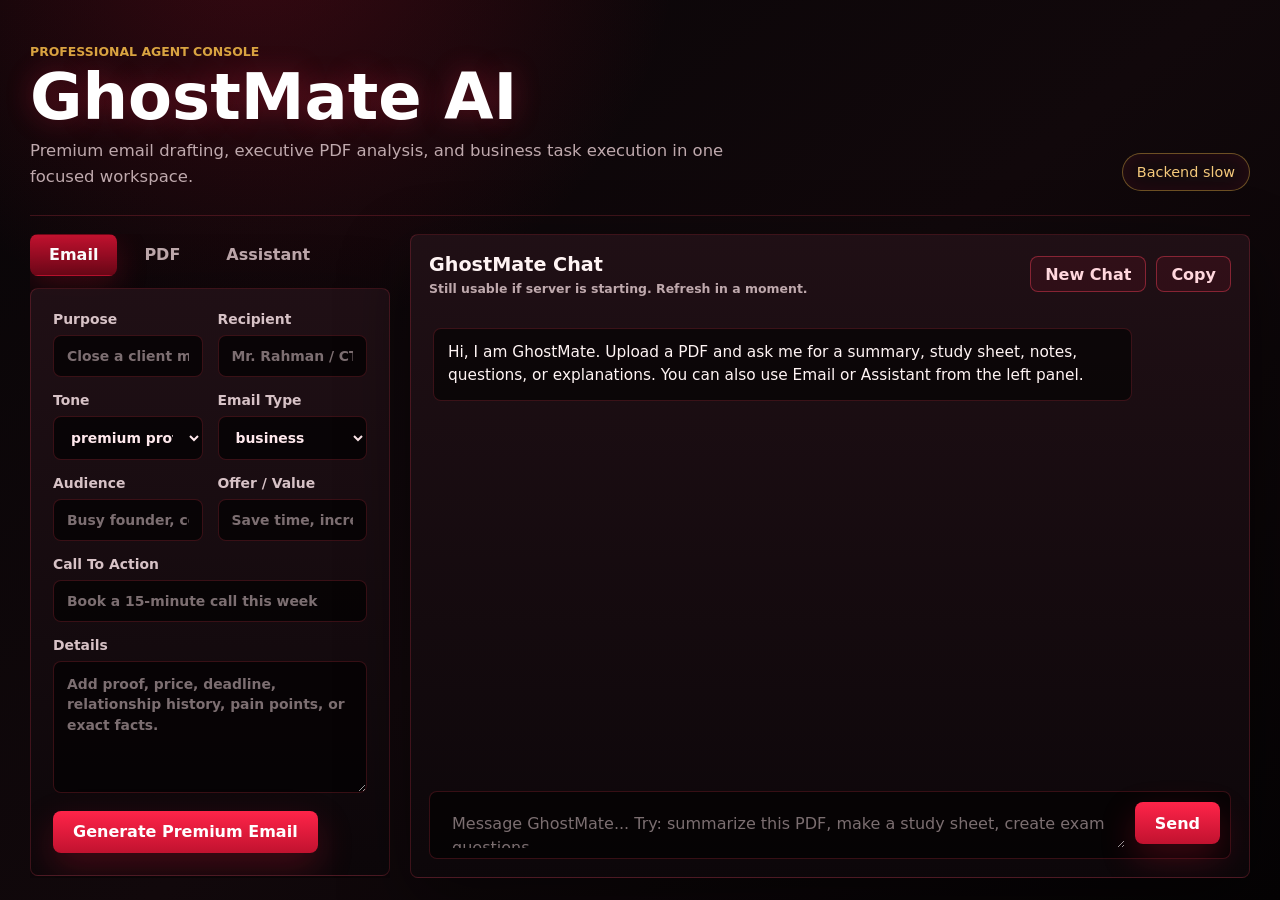
==== frontend/index.html @ e3d94f2c "Initial GhostMate AI project" ====
<!DOCTYPE html>
<html lang="en">
<head>
  <meta charset="UTF-8">
  <meta name="viewport" content="width=device-width, initial-scale=1.0">
  <title>GhostMate AI</title>
  <link rel="stylesheet" href="bootstrap.local.css?v=20260501-2">
  <link rel="stylesheet" href="style.css?v=20260501-2">
</head>
<body>
  <main class="app-shell">
    <section class="hero">
      <div>
        <p class="eyebrow">Professional agent console</p>
        <h1>GhostMate AI</h1>
        <p class="subtitle">Premium email drafting, executive PDF analysis, and business task execution in one focused workspace.</p>
      </div>
      <div class="status-pill" id="statusPill">Checking backend...</div>
    </section>

    <section class="workspace">
      <aside class="tool-sidebar">
        <nav class="tabs" aria-label="GhostMate tools">
          <button class="tab btn active" data-panel="emailPanel">Email</button>
          <button class="tab btn" data-panel="pdfPanel">PDF</button>
          <button class="tab btn" data-panel="assistantPanel">Assistant</button>
        </nav>

        <section class="panel active" id="emailPanel">
          <div class="form-grid">
          <label>
            Purpose
            <input id="emailPurpose" placeholder="Close a client meeting for the website redesign offer">
          </label>
          <label>
            Recipient
            <input id="emailRecipient" placeholder="Mr. Rahman / CTO at Apex">
          </label>
          <label>
            Tone
            <select id="emailTone">
              <option>premium professional</option>
              <option>confident sales</option>
              <option>executive formal</option>
              <option>warm relationship</option>
              <option>short and direct</option>
            </select>
          </label>
          <label>
            Email Type
            <select id="emailType">
              <option>business</option>
              <option>cold outreach</option>
              <option>sales follow-up</option>
              <option>proposal</option>
              <option>partnership</option>
              <option>client update</option>
            </select>
          </label>
          <label>
            Audience
            <input id="emailAudience" placeholder="Busy founder, corporate manager, local business owner">
          </label>
          <label>
            Offer / Value
            <input id="emailOffer" placeholder="Save time, increase leads, reduce manual work">
          </label>
          <label class="wide">
            Call To Action
            <input id="emailCta" placeholder="Book a 15-minute call this week">
          </label>
          <label class="wide">
            Details
            <textarea id="emailDetails" placeholder="Add proof, price, deadline, relationship history, pain points, or exact facts."></textarea>
          </label>
          </div>
          <button class="primary-action btn" id="generateEmail">Generate Premium Email</button>
        </section>

        <section class="panel" id="pdfPanel">
          <div class="form-grid">
          <label>
            Summary Mode
            <select id="pdfMode">
              <option>university study notes</option>
              <option>assignment helper</option>
              <option>exam preparation</option>
              <option>chapter by chapter notes</option>
              <option>simple explanation</option>
            </select>
          </label>
          <label>
            Target Length
            <select id="pdfLength">
              <option value="standard">1-2 page summary</option>
              <option value="short">short brief</option>
              <option value="deep">deep study notes</option>
              <option value="exam">exam guide</option>
            </select>
          </label>
          <label>
            Detail Level
            <select id="pdfDetail">
              <option>advanced</option>
              <option>balanced</option>
              <option>beginner friendly</option>
              <option>very detailed</option>
            </select>
          </label>
          <label>
            Focus
            <input id="pdfFocus" placeholder="Marketing exam, sociology assignment, key formulas, chapter 3-8">
          </label>
          </div>
          <label class="file-drop">
            <span>Upload PDF</span>
            <input id="pdfFile" type="file" accept="application/pdf">
          </label>
          <div class="action-row">
            <button class="primary-action btn" id="memorizePdf">Memorize PDF</button>
            <button class="ghost-action btn" id="summarizePdf">Full Study Summary</button>
          </div>
          <p class="memory-status" id="pdfMemoryStatus">No PDF memorized yet.</p>
          <div class="action-row">
            <button class="ghost-action btn quick-pdf" data-message="Summarize this PDF in clear human language for a university student.">Summary</button>
            <button class="ghost-action btn quick-pdf" data-message="Create a study sheet from this PDF as a markdown table with columns: Topic, Meaning, Important details, Page range, Why it matters.">Study Sheet</button>
            <button class="ghost-action btn quick-pdf" data-message="Create detailed university notes from this PDF.">Notes</button>
            <button class="ghost-action btn quick-pdf" data-message="Create exam questions with short answers from this PDF.">Questions</button>
            <button class="ghost-action btn quick-pdf" data-message="Explain the most important ideas in simple human language.">Explain</button>
          </div>
        </section>

        <section class="panel" id="assistantPanel">
          <label>
            Mode
            <select id="assistantMode">
              <option>business</option>
              <option>profit strategy</option>
              <option>client delivery</option>
              <option>marketing</option>
              <option>operations</option>
              <option>research</option>
            </select>
          </label>
          <label>
            Task
            <textarea id="assistantTask" placeholder="Build a profitable offer using GhostMate AI for small business email automation."></textarea>
          </label>
          <label>
            Context
            <textarea id="assistantContext" class="short-textarea" placeholder="Target customer, budget, skills, deadline, current assets, constraints, market details."></textarea>
          </label>
          <button class="primary-action btn" id="askAssistant">Run Agent</button>
        </section>
      </aside>

      <section class="output chat-surface">
        <div class="output-header">
          <div>
            <h2>GhostMate Chat</h2>
            <p class="model-badge" id="modelBadge">AI mode loading</p>
          </div>
          <div class="action-row">
            <button class="ghost-action btn" id="clearChat">New Chat</button>
            <button class="ghost-action btn" id="copyResult">Copy</button>
          </div>
        </div>
        <div id="resultOutput" class="result-output chat-thread">
          <div class="message assistant">Hi, I am GhostMate. Upload a PDF and ask me for a summary, study sheet, notes, questions, or explanations. You can also use Email or Assistant from the left panel.</div>
        </div>
        <div class="chat-composer">
          <textarea id="chatCommand" rows="1" placeholder="Message GhostMate... Try: summarize this PDF, make a study sheet, create exam questions"></textarea>
          <button class="primary-action btn" id="sendCommand">Send</button>
        </div>
      </section>
    </section>
  </main>

  <script src="script.js?v=20260501-2"></script>
</body>
</html>
---- frontend/style.css ----
:root {
  color-scheme: dark;
  --bg: #080507;
  --bg-2: #11080b;
  --panel: #160c10;
  --panel-2: #211016;
  --ink: #fff4f4;
  --muted: #bfa9ad;
  --line: rgba(255, 64, 92, 0.2);
  --line-strong: rgba(255, 64, 92, 0.42);
  --accent: #c1122f;
  --accent-strong: #ff2449;
  --accent-deep: #6f0718;
  --gold: #d9a441;
  --shadow: 0 24px 70px rgba(0, 0, 0, 0.45);
}

* {
  box-sizing: border-box;
}

body {
  margin: 0;
  height: 100vh;
  overflow: hidden;
  font-family: Inter, ui-sans-serif, system-ui, -apple-system, BlinkMacSystemFont, "Segoe UI", sans-serif;
  background:
    radial-gradient(circle at 20% -10%, rgba(193, 18, 47, 0.26), transparent 30%),
    linear-gradient(140deg, var(--bg), var(--bg-2) 52%, #050304);
  color: var(--ink);
}

.app-shell {
  width: min(1220px, calc(100% - 32px));
  margin: 0 auto;
  height: 100vh;
  padding: 22px 0;
  display: flex;
  flex-direction: column;
}

.hero {
  display: flex;
  align-items: end;
  justify-content: space-between;
  gap: 24px;
  padding: 22px 0 24px;
  border-bottom: 1px solid var(--line);
}

.eyebrow {
  margin: 0 0 8px;
  color: var(--gold);
  font-size: 0.78rem;
  font-weight: 800;
  letter-spacing: 0;
  text-transform: uppercase;
}

h1,
h2,
p {
  margin-top: 0;
}

h1 {
  margin-bottom: 10px;
  color: #fff;
  font-size: clamp(2.4rem, 5vw, 4.9rem);
  line-height: 0.95;
  text-shadow: 0 0 28px rgba(255, 36, 73, 0.3);
}

.subtitle {
  max-width: 720px;
  margin-bottom: 0;
  color: var(--muted);
  font-size: 1.03rem;
  line-height: 1.6;
}

.status-pill {
  flex: 0 0 auto;
  border: 1px solid var(--line-strong);
  border-radius: 999px;
  padding: 10px 14px;
  background: rgba(22, 12, 16, 0.86);
  color: var(--muted);
  font-size: 0.9rem;
  box-shadow: inset 0 0 20px rgba(193, 18, 47, 0.12);
}

.status-pill.ok {
  color: #ffd7dd;
  border-color: rgba(255, 36, 73, 0.55);
}

.status-pill.warn {
  color: #f5c97b;
  border-color: rgba(217, 164, 65, 0.45);
}

.workspace {
  display: grid;
  grid-template-columns: 360px minmax(0, 1fr);
  gap: 20px;
  min-height: 0;
  flex: 1;
  padding-top: 18px;
}

.tool-sidebar {
  min-height: 0;
  display: flex;
  flex-direction: column;
  gap: 12px;
  overflow: hidden;
}

.tabs {
  display: flex;
  gap: 8px;
}

.tab,
.primary-action,
.ghost-action {
  min-height: 42px;
  border: 0;
  border-radius: 8px;
  font: inherit;
  font-weight: 800;
  cursor: pointer;
}

.tab {
  padding: 0 18px;
  border: 1px solid transparent;
  background: transparent;
  color: var(--muted);
}

.tab:hover {
  border-color: var(--line);
  color: #fff;
}

.tab.active {
  background: linear-gradient(180deg, var(--accent), var(--accent-deep));
  color: #fff;
  box-shadow: 0 10px 30px rgba(193, 18, 47, 0.28);
}

.panel,
.output {
  display: none;
  min-height: 0;
  padding: 22px;
  border: 1px solid var(--line);
  border-radius: 8px;
  background: linear-gradient(180deg, rgba(33, 16, 22, 0.96), rgba(13, 7, 10, 0.96));
  box-shadow: var(--shadow);
}

.panel.active {
  display: flex;
  flex-direction: column;
  gap: 18px;
  overflow: auto;
}

.output {
  display: flex;
  flex-direction: column;
  gap: 14px;
  padding: 18px;
  overflow: hidden;
}

.form-grid {
  display: grid;
  grid-template-columns: 1fr 1fr;
  gap: 15px;
}

.wide {
  grid-column: 1 / -1;
}

label {
  display: flex;
  flex-direction: column;
  gap: 8px;
  color: #d7c2c6;
  font-size: 0.87rem;
  font-weight: 800;
}

input,
select,
textarea {
  width: 100%;
  border: 1px solid var(--line);
  border-radius: 8px;
  padding: 12px 13px;
  background: rgba(5, 3, 4, 0.82);
  color: var(--ink);
  font: inherit;
}

select {
  color: #ffe8ec;
}

textarea {
  min-height: 132px;
  resize: vertical;
  line-height: 1.5;
}

.short-textarea {
  min-height: 110px;
}

input::placeholder,
textarea::placeholder {
  color: rgba(215, 194, 198, 0.56);
}

input:focus,
select:focus,
textarea:focus {
  outline: 2px solid rgba(255, 36, 73, 0.26);
  border-color: var(--accent-strong);
}

.file-drop {
  min-height: 180px;
  align-items: center;
  justify-content: center;
  border: 1px dashed var(--line-strong);
  border-radius: 8px;
  background: rgba(5, 3, 4, 0.58);
  color: #ffd7dd;
  text-align: center;
}

.file-drop span {
  color: var(--gold);
  font-size: 1rem;
}

.file-drop input {
  max-width: 340px;
  border: 0;
  background: transparent;
}

.primary-action {
  align-self: flex-start;
  padding: 0 20px;
  background: linear-gradient(180deg, var(--accent-strong), var(--accent));
  color: #fff;
  box-shadow: 0 14px 34px rgba(193, 18, 47, 0.3);
}

.primary-action:hover {
  background: linear-gradient(180deg, #ff4b68, var(--accent));
}

.action-row {
  display: flex;
  flex-wrap: wrap;
  gap: 10px;
  align-items: center;
}

.memory-status {
  margin: -4px 0 0;
  color: var(--gold);
  font-size: 0.88rem;
  font-weight: 800;
  line-height: 1.5;
}

.primary-action:disabled,
.ghost-action:disabled {
  cursor: wait;
  opacity: 0.65;
}

.output-header {
  display: flex;
  align-items: center;
  justify-content: space-between;
  gap: 16px;
  margin-bottom: 14px;
}

.output-header h2 {
  margin: 0;
  font-size: 1.2rem;
}

.model-badge {
  margin: 5px 0 0;
  color: var(--muted);
  font-size: 0.78rem;
  font-weight: 800;
}

.ghost-action {
  min-height: 36px;
  padding: 0 14px;
  border: 1px solid var(--line-strong);
  background: rgba(255, 36, 73, 0.08);
  color: #ffd7dd;
}

.ghost-action:hover {
  background: rgba(255, 36, 73, 0.18);
}

.result-output {
  flex: 1;
  min-height: 0;
  margin: 0;
  overflow: auto;
  color: #fff4f4;
  font: 0.96rem/1.62 "Cascadia Code", Consolas, monospace;
  padding: 4px 4px 8px;
}

.chat-thread {
  display: flex;
  flex-direction: column;
  gap: 12px;
  font-family: Inter, ui-sans-serif, system-ui, -apple-system, BlinkMacSystemFont, "Segoe UI", sans-serif;
  white-space: normal;
}

.message {
  max-width: min(780px, 88%);
  border: 1px solid var(--line);
  border-radius: 8px;
  padding: 12px 14px;
  white-space: pre-wrap;
  line-height: 1.55;
}

.message.user {
  align-self: flex-end;
  background: linear-gradient(180deg, rgba(255, 36, 73, 0.22), rgba(111, 7, 24, 0.36));
  border-color: var(--line-strong);
  color: #fff;
}

.message.assistant {
  align-self: flex-start;
  background: rgba(5, 3, 4, 0.68);
  color: #fff4f4;
}

.chat-composer {
  display: grid;
  grid-template-columns: minmax(0, 1fr) auto;
  gap: 10px;
  align-items: end;
  border: 1px solid var(--line);
  border-radius: 8px;
  background: rgba(5, 3, 4, 0.86);
  padding: 10px;
}

.chat-composer textarea {
  min-height: 46px;
  max-height: 130px;
  resize: vertical;
  border: 0;
  background: transparent;
  padding: 10px 12px;
}

.chat-composer textarea:focus {
  outline: 0;
}

.message.system {
  align-self: center;
  max-width: 100%;
  background: rgba(217, 164, 65, 0.08);
  color: var(--gold);
  font-size: 0.9rem;
}

@media (max-width: 900px) {
  body {
    overflow: auto;
    height: auto;
  }

  .app-shell {
    height: auto;
  }

  .hero,
  .workspace,
  .form-grid {
    grid-template-columns: 1fr;
  }

  .hero {
    align-items: start;
    flex-direction: column;
  }

  .panel,
  .output {
    min-height: 520px;
  }

  .tabs {
    overflow-x: auto;
  }
}
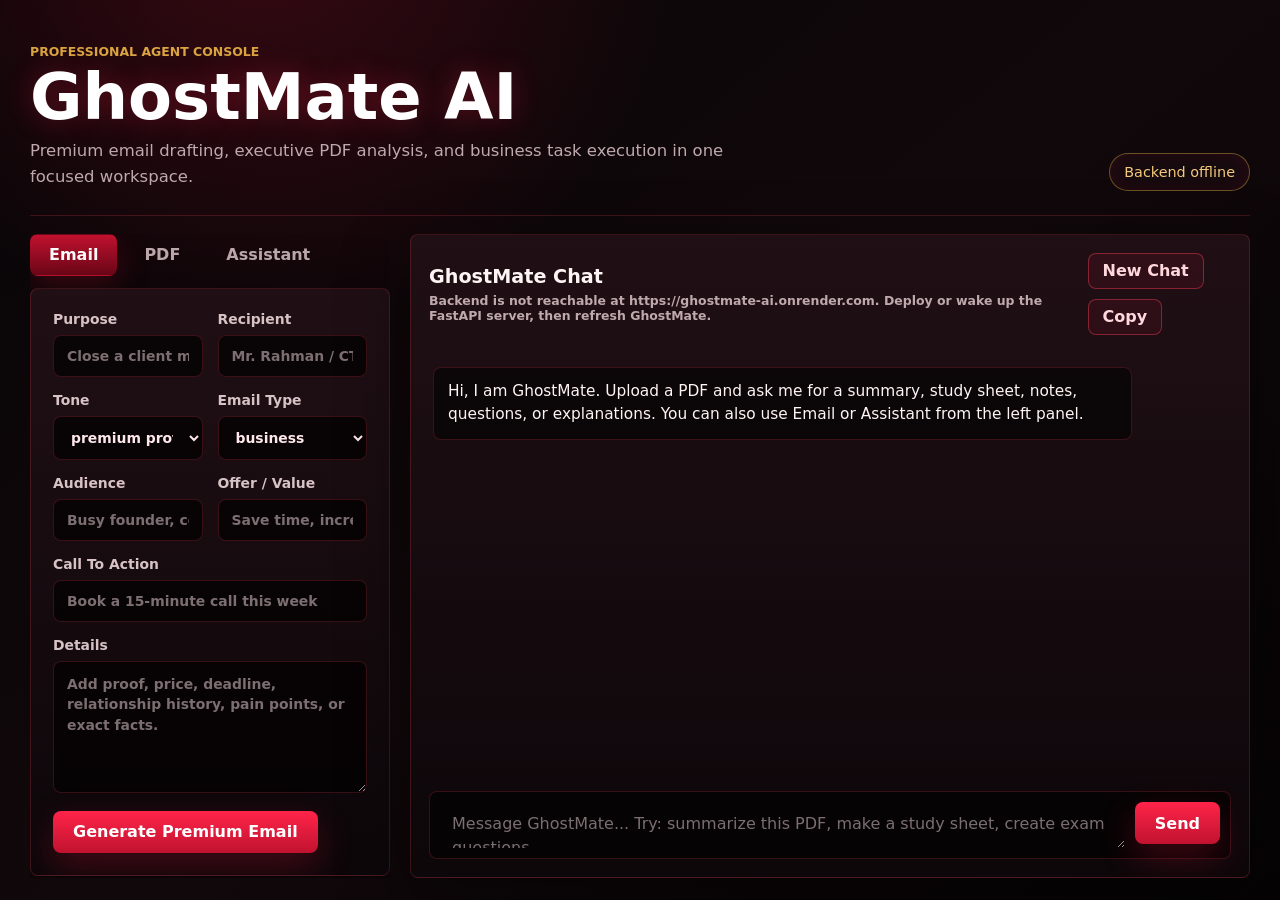
==== commit 96940c13: "Improve frontend backend connection handling" ====
--- a/frontend/index.html
+++ b/frontend/index.html
@@ -4,8 +4,8 @@
   <meta charset="UTF-8">
   <meta name="viewport" content="width=device-width, initial-scale=1.0">
   <title>GhostMate AI</title>
-  <link rel="stylesheet" href="bootstrap.local.css?v=20260501-2">
-  <link rel="stylesheet" href="style.css?v=20260501-2">
+  <link rel="stylesheet" href="bootstrap.local.css?v=20260501-3">
+  <link rel="stylesheet" href="style.css?v=20260501-3">
 </head>
 <body>
   <main class="app-shell">
@@ -176,6 +176,7 @@
     </section>
   </main>
 
-  <script src="script.js?v=20260501-2"></script>
+  <script src="config.js?v=20260501-3"></script>
+  <script src="script.js?v=20260501-3"></script>
 </body>
 </html>
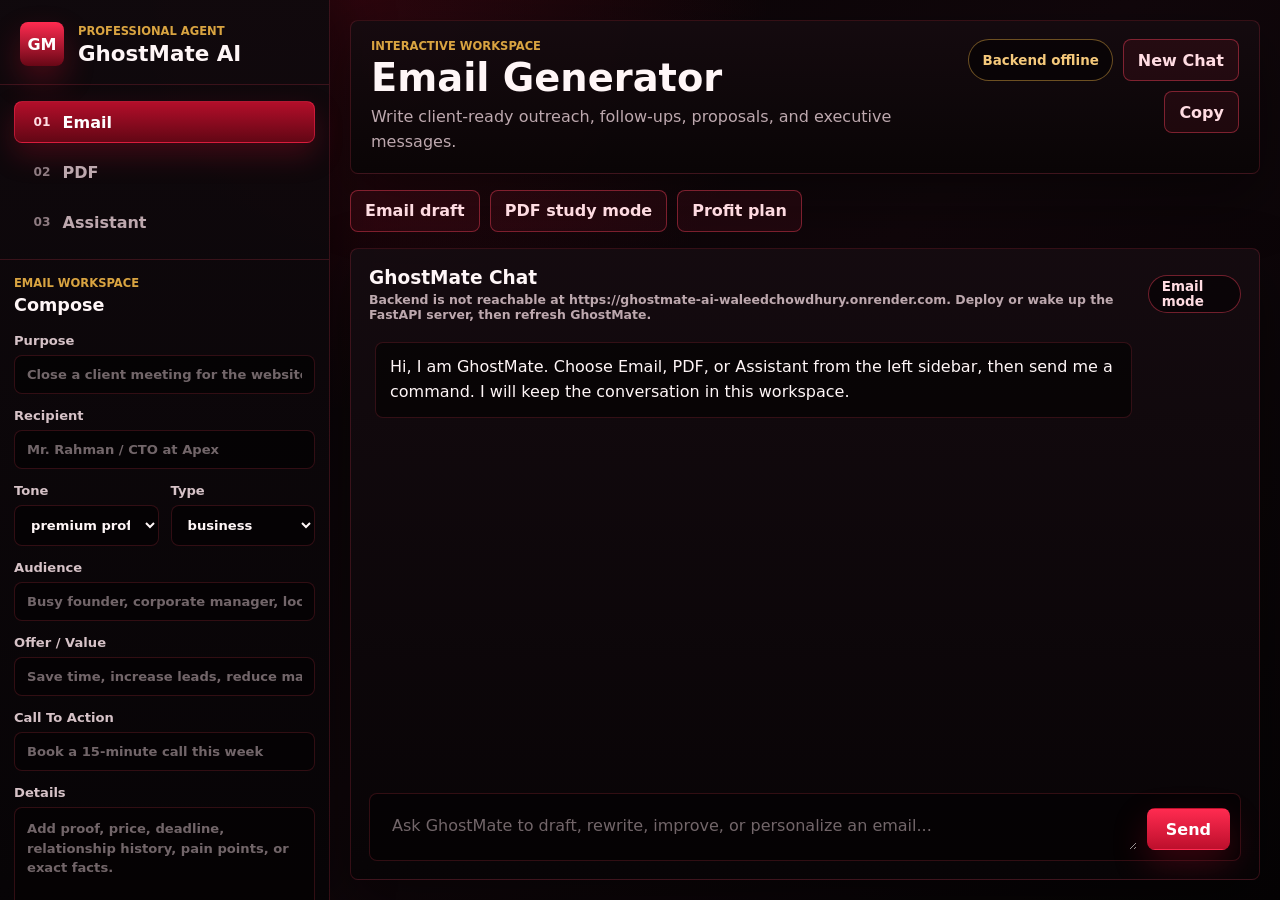
==== commit 7fba462b: "Upgrade professional agent UI" ====
--- a/frontend/index.html
+++ b/frontend/index.html
@@ -4,84 +4,99 @@
   <meta charset="UTF-8">
   <meta name="viewport" content="width=device-width, initial-scale=1.0">
   <title>GhostMate AI</title>
-  <link rel="stylesheet" href="bootstrap.local.css?v=20260501-3">
-  <link rel="stylesheet" href="style.css?v=20260501-3">
+  <link rel="stylesheet" href="bootstrap.local.css?v=20260501-4">
+  <link rel="stylesheet" href="style.css?v=20260501-4">
 </head>
 <body>
-  <main class="app-shell">
-    <section class="hero">
-      <div>
-        <p class="eyebrow">Professional agent console</p>
-        <h1>GhostMate AI</h1>
-        <p class="subtitle">Premium email drafting, executive PDF analysis, and business task execution in one focused workspace.</p>
+  <div class="app-wrapper d-flex">
+    <aside class="app-sidebar" aria-label="GhostMate tools">
+      <div class="brand-lockup">
+        <div class="brand-mark">GM</div>
+        <div>
+          <p class="eyebrow">Professional agent</p>
+          <h1>GhostMate AI</h1>
+        </div>
       </div>
-      <div class="status-pill" id="statusPill">Checking backend...</div>
-    </section>
-
-    <section class="workspace">
-      <aside class="tool-sidebar">
-        <nav class="tabs" aria-label="GhostMate tools">
-          <button class="tab btn active" data-panel="emailPanel">Email</button>
-          <button class="tab btn" data-panel="pdfPanel">PDF</button>
-          <button class="tab btn" data-panel="assistantPanel">Assistant</button>
-        </nav>
-
-        <section class="panel active" id="emailPanel">
+
+      <nav class="tool-nav" aria-label="Choose a GhostMate function">
+        <button class="tab btn active" data-panel="emailPanel" data-title="Email Generator" data-subtitle="Write client-ready outreach, follow-ups, proposals, and executive messages.">
+          <span class="tool-kicker">01</span>
+          <span>Email</span>
+        </button>
+        <button class="tab btn" data-panel="pdfPanel" data-title="PDF Analysis" data-subtitle="Memorize PDFs, summarize long notes, and create study outputs interactively.">
+          <span class="tool-kicker">02</span>
+          <span>PDF</span>
+        </button>
+        <button class="tab btn" data-panel="assistantPanel" data-title="Task Assistant" data-subtitle="Plan business moves, reason through tasks, and create structured execution plans.">
+          <span class="tool-kicker">03</span>
+          <span>Assistant</span>
+        </button>
+      </nav>
+
+      <div class="sidebar-scroll">
+        <section class="panel active" id="emailPanel" aria-label="Email generator settings">
+          <div class="panel-heading">
+            <p class="section-label">Email workspace</p>
+            <h2>Compose</h2>
+          </div>
+          <label>
+            Purpose
+            <input id="emailPurpose" class="form-control" placeholder="Close a client meeting for the website redesign offer">
+          </label>
+          <label>
+            Recipient
+            <input id="emailRecipient" class="form-control" placeholder="Mr. Rahman / CTO at Apex">
+          </label>
           <div class="form-grid">
-          <label>
-            Purpose
-            <input id="emailPurpose" placeholder="Close a client meeting for the website redesign offer">
-          </label>
-          <label>
-            Recipient
-            <input id="emailRecipient" placeholder="Mr. Rahman / CTO at Apex">
-          </label>
-          <label>
-            Tone
-            <select id="emailTone">
-              <option>premium professional</option>
-              <option>confident sales</option>
-              <option>executive formal</option>
-              <option>warm relationship</option>
-              <option>short and direct</option>
-            </select>
-          </label>
-          <label>
-            Email Type
-            <select id="emailType">
-              <option>business</option>
-              <option>cold outreach</option>
-              <option>sales follow-up</option>
-              <option>proposal</option>
-              <option>partnership</option>
-              <option>client update</option>
-            </select>
-          </label>
+            <label>
+              Tone
+              <select id="emailTone" class="form-select">
+                <option>premium professional</option>
+                <option>confident sales</option>
+                <option>executive formal</option>
+                <option>warm relationship</option>
+                <option>short and direct</option>
+              </select>
+            </label>
+            <label>
+              Type
+              <select id="emailType" class="form-select">
+                <option>business</option>
+                <option>cold outreach</option>
+                <option>sales follow-up</option>
+                <option>proposal</option>
+                <option>partnership</option>
+                <option>client update</option>
+              </select>
+            </label>
+          </div>
           <label>
             Audience
-            <input id="emailAudience" placeholder="Busy founder, corporate manager, local business owner">
+            <input id="emailAudience" class="form-control" placeholder="Busy founder, corporate manager, local business owner">
           </label>
           <label>
             Offer / Value
-            <input id="emailOffer" placeholder="Save time, increase leads, reduce manual work">
-          </label>
-          <label class="wide">
+            <input id="emailOffer" class="form-control" placeholder="Save time, increase leads, reduce manual work">
+          </label>
+          <label>
             Call To Action
-            <input id="emailCta" placeholder="Book a 15-minute call this week">
-          </label>
-          <label class="wide">
+            <input id="emailCta" class="form-control" placeholder="Book a 15-minute call this week">
+          </label>
+          <label>
             Details
-            <textarea id="emailDetails" placeholder="Add proof, price, deadline, relationship history, pain points, or exact facts."></textarea>
-          </label>
-          </div>
-          <button class="primary-action btn" id="generateEmail">Generate Premium Email</button>
+            <textarea id="emailDetails" class="form-control" placeholder="Add proof, price, deadline, relationship history, pain points, or exact facts."></textarea>
+          </label>
+          <button class="primary-action btn w-100" id="generateEmail">Generate Premium Email</button>
         </section>
 
-        <section class="panel" id="pdfPanel">
-          <div class="form-grid">
+        <section class="panel" id="pdfPanel" aria-label="PDF analysis settings">
+          <div class="panel-heading">
+            <p class="section-label">Document workspace</p>
+            <h2>Analyze PDF</h2>
+          </div>
           <label>
             Summary Mode
-            <select id="pdfMode">
+            <select id="pdfMode" class="form-select">
               <option>university study notes</option>
               <option>assignment helper</option>
               <option>exam preparation</option>
@@ -89,51 +104,55 @@
               <option>simple explanation</option>
             </select>
           </label>
-          <label>
-            Target Length
-            <select id="pdfLength">
-              <option value="standard">1-2 page summary</option>
-              <option value="short">short brief</option>
-              <option value="deep">deep study notes</option>
-              <option value="exam">exam guide</option>
-            </select>
-          </label>
-          <label>
-            Detail Level
-            <select id="pdfDetail">
-              <option>advanced</option>
-              <option>balanced</option>
-              <option>beginner friendly</option>
-              <option>very detailed</option>
-            </select>
-          </label>
+          <div class="form-grid">
+            <label>
+              Target Length
+              <select id="pdfLength" class="form-select">
+                <option value="standard">1-2 page summary</option>
+                <option value="short">short brief</option>
+                <option value="deep">deep study notes</option>
+                <option value="exam">exam guide</option>
+              </select>
+            </label>
+            <label>
+              Detail Level
+              <select id="pdfDetail" class="form-select">
+                <option>advanced</option>
+                <option>balanced</option>
+                <option>beginner friendly</option>
+                <option>very detailed</option>
+              </select>
+            </label>
+          </div>
           <label>
             Focus
-            <input id="pdfFocus" placeholder="Marketing exam, sociology assignment, key formulas, chapter 3-8">
-          </label>
-          </div>
+            <input id="pdfFocus" class="form-control" placeholder="Marketing exam, sociology assignment, chapter 3-8">
+          </label>
           <label class="file-drop">
             <span>Upload PDF</span>
             <input id="pdfFile" type="file" accept="application/pdf">
           </label>
-          <div class="action-row">
-            <button class="primary-action btn" id="memorizePdf">Memorize PDF</button>
-            <button class="ghost-action btn" id="summarizePdf">Full Study Summary</button>
-          </div>
           <p class="memory-status" id="pdfMemoryStatus">No PDF memorized yet.</p>
-          <div class="action-row">
+          <div class="action-stack">
+            <button class="primary-action btn w-100" id="memorizePdf">Memorize PDF</button>
+            <button class="ghost-action btn w-100" id="summarizePdf">Full Study Summary</button>
+          </div>
+          <div class="mini-tools">
             <button class="ghost-action btn quick-pdf" data-message="Summarize this PDF in clear human language for a university student.">Summary</button>
             <button class="ghost-action btn quick-pdf" data-message="Create a study sheet from this PDF as a markdown table with columns: Topic, Meaning, Important details, Page range, Why it matters.">Study Sheet</button>
             <button class="ghost-action btn quick-pdf" data-message="Create detailed university notes from this PDF.">Notes</button>
             <button class="ghost-action btn quick-pdf" data-message="Create exam questions with short answers from this PDF.">Questions</button>
-            <button class="ghost-action btn quick-pdf" data-message="Explain the most important ideas in simple human language.">Explain</button>
           </div>
         </section>
 
-        <section class="panel" id="assistantPanel">
+        <section class="panel" id="assistantPanel" aria-label="Assistant settings">
+          <div class="panel-heading">
+            <p class="section-label">General workspace</p>
+            <h2>Run Agent</h2>
+          </div>
           <label>
             Mode
-            <select id="assistantMode">
+            <select id="assistantMode" class="form-select">
               <option>business</option>
               <option>profit strategy</option>
               <option>client delivery</option>
@@ -144,39 +163,57 @@
           </label>
           <label>
             Task
-            <textarea id="assistantTask" placeholder="Build a profitable offer using GhostMate AI for small business email automation."></textarea>
+            <textarea id="assistantTask" class="form-control" placeholder="Build a profitable offer using GhostMate AI for small business email automation."></textarea>
           </label>
           <label>
             Context
-            <textarea id="assistantContext" class="short-textarea" placeholder="Target customer, budget, skills, deadline, current assets, constraints, market details."></textarea>
-          </label>
-          <button class="primary-action btn" id="askAssistant">Run Agent</button>
+            <textarea id="assistantContext" class="form-control short-textarea" placeholder="Target customer, budget, skills, deadline, current assets, constraints, market details."></textarea>
+          </label>
+          <button class="primary-action btn w-100" id="askAssistant">Run Agent</button>
         </section>
-      </aside>
-
-      <section class="output chat-surface">
+      </div>
+    </aside>
+
+    <main class="main-area">
+      <header class="topbar">
+        <div>
+          <p class="eyebrow">Interactive workspace</p>
+          <h2 id="toolTitle">Email Generator</h2>
+          <p id="toolSubtitle">Write client-ready outreach, follow-ups, proposals, and executive messages.</p>
+        </div>
+        <div class="topbar-actions">
+          <span class="status-pill" id="statusPill">Checking backend...</span>
+          <button class="ghost-action btn" id="clearChat">New Chat</button>
+          <button class="ghost-action btn" id="copyResult">Copy</button>
+        </div>
+      </header>
+
+      <section class="quick-command-row" aria-label="Quick commands">
+        <button class="command-chip btn" data-panel="emailPanel" data-message="Write a persuasive follow-up email for a potential client.">Email draft</button>
+        <button class="command-chip btn" data-panel="pdfPanel" data-message="Summarize this PDF and create exam questions.">PDF study mode</button>
+        <button class="command-chip btn" data-panel="assistantPanel" data-message="Create a step-by-step plan to turn this AI agent into a paid service.">Profit plan</button>
+      </section>
+
+      <section class="chat-surface" aria-label="GhostMate conversation">
         <div class="output-header">
           <div>
-            <h2>GhostMate Chat</h2>
+            <h3>GhostMate Chat</h3>
             <p class="model-badge" id="modelBadge">AI mode loading</p>
           </div>
-          <div class="action-row">
-            <button class="ghost-action btn" id="clearChat">New Chat</button>
-            <button class="ghost-action btn" id="copyResult">Copy</button>
-          </div>
+          <span class="current-tool" id="currentToolPill">Email mode</span>
         </div>
         <div id="resultOutput" class="result-output chat-thread">
-          <div class="message assistant">Hi, I am GhostMate. Upload a PDF and ask me for a summary, study sheet, notes, questions, or explanations. You can also use Email or Assistant from the left panel.</div>
+          <div class="message assistant">Hi, I am GhostMate. Choose Email, PDF, or Assistant from the left sidebar, then send me a command. I will keep the conversation in this workspace.</div>
         </div>
         <div class="chat-composer">
-          <textarea id="chatCommand" rows="1" placeholder="Message GhostMate... Try: summarize this PDF, make a study sheet, create exam questions"></textarea>
+          <textarea id="chatCommand" rows="1" placeholder="Message GhostMate..."></textarea>
           <button class="primary-action btn" id="sendCommand">Send</button>
         </div>
       </section>
-    </section>
-  </main>
-
-  <script src="config.js?v=20260501-3"></script>
-  <script src="script.js?v=20260501-3"></script>
+    </main>
+  </div>
+
+  <script src="config.js?v=20260501-4"></script>
+  <script src="script.js?v=20260501-4"></script>
 </body>
 </html>
--- a/frontend/style.css
+++ b/frontend/style.css
@@ -1,18 +1,21 @@
 :root {
   color-scheme: dark;
-  --bg: #080507;
-  --bg-2: #11080b;
-  --panel: #160c10;
-  --panel-2: #211016;
-  --ink: #fff4f4;
-  --muted: #bfa9ad;
-  --line: rgba(255, 64, 92, 0.2);
-  --line-strong: rgba(255, 64, 92, 0.42);
-  --accent: #c1122f;
-  --accent-strong: #ff2449;
-  --accent-deep: #6f0718;
+  --bg: #080506;
+  --sidebar: #10090d;
+  --surface: #150b10;
+  --surface-2: #211018;
+  --surface-3: #090506;
+  --ink: #fff6f7;
+  --muted: #bda8ae;
+  --soft: #8e7b81;
+  --line: rgba(255, 67, 96, 0.18);
+  --line-strong: rgba(255, 67, 96, 0.42);
+  --accent: #bd0f2c;
+  --accent-strong: #ff2b50;
+  --accent-deep: #680716;
   --gold: #d9a441;
-  --shadow: 0 24px 70px rgba(0, 0, 0, 0.45);
+  --green: #65d08f;
+  --shadow: 0 24px 60px rgba(0, 0, 0, 0.42);
 }
 
 * {
@@ -25,175 +28,158 @@
   overflow: hidden;
   font-family: Inter, ui-sans-serif, system-ui, -apple-system, BlinkMacSystemFont, "Segoe UI", sans-serif;
   background:
-    radial-gradient(circle at 20% -10%, rgba(193, 18, 47, 0.26), transparent 30%),
-    linear-gradient(140deg, var(--bg), var(--bg-2) 52%, #050304);
+    radial-gradient(circle at 28% 0%, rgba(189, 15, 44, 0.2), transparent 32%),
+    linear-gradient(135deg, #050304 0%, #11070b 52%, #050304 100%);
   color: var(--ink);
 }
 
-.app-shell {
-  width: min(1220px, calc(100% - 32px));
-  margin: 0 auto;
+h1,
+h2,
+h3,
+p {
+  margin-top: 0;
+}
+
+.app-wrapper {
   height: 100vh;
-  padding: 22px 0;
+  min-height: 0;
+}
+
+.app-sidebar {
+  width: 330px;
+  flex: 0 0 330px;
+  height: 100vh;
   display: flex;
   flex-direction: column;
-}
-
-.hero {
-  display: flex;
-  align-items: end;
-  justify-content: space-between;
-  gap: 24px;
-  padding: 22px 0 24px;
+  border-right: 1px solid var(--line);
+  background: linear-gradient(180deg, rgba(16, 9, 13, 0.98), rgba(7, 4, 6, 0.98));
+  box-shadow: 18px 0 46px rgba(0, 0, 0, 0.28);
+}
+
+.brand-lockup {
+  display: flex;
+  gap: 14px;
+  align-items: center;
+  padding: 22px 20px 18px;
   border-bottom: 1px solid var(--line);
 }
 
-.eyebrow {
-  margin: 0 0 8px;
+.brand-mark {
+  width: 44px;
+  height: 44px;
+  display: grid;
+  place-items: center;
+  border-radius: 8px;
+  background: linear-gradient(180deg, var(--accent-strong), var(--accent-deep));
+  color: #fff;
+  font-weight: 900;
+  box-shadow: 0 14px 30px rgba(189, 15, 44, 0.32);
+}
+
+.eyebrow,
+.section-label {
+  margin-bottom: 5px;
   color: var(--gold);
-  font-size: 0.78rem;
-  font-weight: 800;
+  font-size: 0.72rem;
+  font-weight: 900;
   letter-spacing: 0;
   text-transform: uppercase;
 }
 
-h1,
-h2,
-p {
-  margin-top: 0;
-}
-
-h1 {
-  margin-bottom: 10px;
+.brand-lockup h1 {
+  margin-bottom: 0;
+  font-size: 1.34rem;
+  line-height: 1;
+}
+
+.tool-nav {
+  display: grid;
+  gap: 8px;
+  padding: 16px 14px;
+  border-bottom: 1px solid var(--line);
+}
+
+.tab,
+.primary-action,
+.ghost-action,
+.command-chip {
+  min-height: 42px;
+  border-radius: 8px;
+  border: 1px solid transparent;
+  font: inherit;
+  font-weight: 850;
+  cursor: pointer;
+}
+
+.tab {
+  justify-content: flex-start;
+  padding: 0 12px;
+  background: transparent;
+  color: var(--muted);
+}
+
+.tool-kicker {
+  min-width: 30px;
+  color: var(--soft);
+  font-size: 0.76rem;
+}
+
+.tab:hover {
+  border-color: var(--line);
+  background: rgba(255, 43, 80, 0.06);
   color: #fff;
-  font-size: clamp(2.4rem, 5vw, 4.9rem);
-  line-height: 0.95;
-  text-shadow: 0 0 28px rgba(255, 36, 73, 0.3);
-}
-
-.subtitle {
-  max-width: 720px;
-  margin-bottom: 0;
-  color: var(--muted);
-  font-size: 1.03rem;
-  line-height: 1.6;
-}
-
-.status-pill {
-  flex: 0 0 auto;
-  border: 1px solid var(--line-strong);
-  border-radius: 999px;
-  padding: 10px 14px;
-  background: rgba(22, 12, 16, 0.86);
-  color: var(--muted);
-  font-size: 0.9rem;
-  box-shadow: inset 0 0 20px rgba(193, 18, 47, 0.12);
-}
-
-.status-pill.ok {
-  color: #ffd7dd;
-  border-color: rgba(255, 36, 73, 0.55);
-}
-
-.status-pill.warn {
-  color: #f5c97b;
-  border-color: rgba(217, 164, 65, 0.45);
-}
-
-.workspace {
-  display: grid;
-  grid-template-columns: 360px minmax(0, 1fr);
-  gap: 20px;
+}
+
+.tab.active {
+  border-color: rgba(255, 43, 80, 0.5);
+  background: linear-gradient(180deg, rgba(189, 15, 44, 0.95), rgba(104, 7, 22, 0.95));
+  color: #fff;
+  box-shadow: 0 12px 28px rgba(189, 15, 44, 0.28);
+}
+
+.tab.active .tool-kicker {
+  color: #ffdce2;
+}
+
+.sidebar-scroll {
   min-height: 0;
   flex: 1;
-  padding-top: 18px;
-}
-
-.tool-sidebar {
-  min-height: 0;
-  display: flex;
-  flex-direction: column;
-  gap: 12px;
-  overflow: hidden;
-}
-
-.tabs {
-  display: flex;
-  gap: 8px;
-}
-
-.tab,
-.primary-action,
-.ghost-action {
-  min-height: 42px;
-  border: 0;
-  border-radius: 8px;
-  font: inherit;
-  font-weight: 800;
-  cursor: pointer;
-}
-
-.tab {
-  padding: 0 18px;
-  border: 1px solid transparent;
-  background: transparent;
-  color: var(--muted);
-}
-
-.tab:hover {
-  border-color: var(--line);
-  color: #fff;
-}
-
-.tab.active {
-  background: linear-gradient(180deg, var(--accent), var(--accent-deep));
-  color: #fff;
-  box-shadow: 0 10px 30px rgba(193, 18, 47, 0.28);
-}
-
-.panel,
-.output {
+  overflow: auto;
+  padding: 16px 14px 22px;
+}
+
+.panel {
   display: none;
-  min-height: 0;
-  padding: 22px;
-  border: 1px solid var(--line);
-  border-radius: 8px;
-  background: linear-gradient(180deg, rgba(33, 16, 22, 0.96), rgba(13, 7, 10, 0.96));
-  box-shadow: var(--shadow);
 }
 
 .panel.active {
-  display: flex;
-  flex-direction: column;
-  gap: 18px;
-  overflow: auto;
-}
-
-.output {
   display: flex;
   flex-direction: column;
   gap: 14px;
-  padding: 18px;
-  overflow: hidden;
+}
+
+.panel-heading {
+  padding-bottom: 4px;
+}
+
+.panel-heading h2 {
+  margin-bottom: 0;
+  font-size: 1.1rem;
 }
 
 .form-grid {
   display: grid;
   grid-template-columns: 1fr 1fr;
-  gap: 15px;
-}
-
-.wide {
-  grid-column: 1 / -1;
+  gap: 12px;
 }
 
 label {
   display: flex;
   flex-direction: column;
-  gap: 8px;
-  color: #d7c2c6;
-  font-size: 0.87rem;
-  font-weight: 800;
+  gap: 7px;
+  color: #d6c2c7;
+  font-size: 0.82rem;
+  font-weight: 850;
 }
 
 input,
@@ -202,91 +188,191 @@
   width: 100%;
   border: 1px solid var(--line);
   border-radius: 8px;
-  padding: 12px 13px;
-  background: rgba(5, 3, 4, 0.82);
+  padding: 11px 12px;
+  background: rgba(5, 3, 4, 0.86);
   color: var(--ink);
   font: inherit;
 }
 
-select {
-  color: #ffe8ec;
-}
-
 textarea {
-  min-height: 132px;
+  min-height: 104px;
   resize: vertical;
   line-height: 1.5;
 }
 
 .short-textarea {
-  min-height: 110px;
+  min-height: 92px;
 }
 
 input::placeholder,
 textarea::placeholder {
-  color: rgba(215, 194, 198, 0.56);
+  color: rgba(214, 194, 199, 0.52);
 }
 
 input:focus,
 select:focus,
 textarea:focus {
-  outline: 2px solid rgba(255, 36, 73, 0.26);
+  outline: 2px solid rgba(255, 43, 80, 0.24);
   border-color: var(--accent-strong);
 }
 
 .file-drop {
-  min-height: 180px;
+  min-height: 126px;
   align-items: center;
   justify-content: center;
   border: 1px dashed var(--line-strong);
   border-radius: 8px;
-  background: rgba(5, 3, 4, 0.58);
-  color: #ffd7dd;
+  background: rgba(5, 3, 4, 0.55);
+  color: #ffdce2;
   text-align: center;
 }
 
 .file-drop span {
   color: var(--gold);
-  font-size: 1rem;
+  font-size: 0.96rem;
 }
 
 .file-drop input {
-  max-width: 340px;
+  max-width: 260px;
   border: 0;
+  padding: 6px 0;
   background: transparent;
 }
 
+.memory-status {
+  margin: -2px 0 0;
+  color: var(--gold);
+  font-size: 0.82rem;
+  font-weight: 800;
+  line-height: 1.45;
+}
+
+.action-stack {
+  display: grid;
+  gap: 10px;
+}
+
+.mini-tools {
+  display: grid;
+  grid-template-columns: 1fr 1fr;
+  gap: 8px;
+}
+
+.main-area {
+  flex: 1;
+  min-width: 0;
+  height: 100vh;
+  display: flex;
+  flex-direction: column;
+  gap: 16px;
+  padding: 20px;
+  overflow: hidden;
+}
+
+.topbar {
+  display: flex;
+  align-items: flex-start;
+  justify-content: space-between;
+  gap: 20px;
+  padding: 18px 20px;
+  border: 1px solid var(--line);
+  border-radius: 8px;
+  background: linear-gradient(180deg, rgba(21, 11, 16, 0.92), rgba(9, 5, 6, 0.92));
+  box-shadow: var(--shadow);
+}
+
+.topbar h2 {
+  margin-bottom: 7px;
+  font-size: clamp(1.6rem, 3vw, 2.45rem);
+  line-height: 1.05;
+}
+
+.topbar p:last-child {
+  max-width: 760px;
+  margin-bottom: 0;
+  color: var(--muted);
+  line-height: 1.55;
+}
+
+.topbar-actions {
+  display: flex;
+  flex-wrap: wrap;
+  justify-content: flex-end;
+  gap: 10px;
+}
+
+.status-pill,
+.current-tool {
+  min-height: 38px;
+  display: inline-flex;
+  align-items: center;
+  border: 1px solid var(--line-strong);
+  border-radius: 999px;
+  padding: 0 13px;
+  background: rgba(5, 3, 4, 0.62);
+  color: var(--muted);
+  font-size: 0.84rem;
+  font-weight: 850;
+}
+
+.status-pill.ok {
+  color: #dfffe8;
+  border-color: rgba(101, 208, 143, 0.55);
+}
+
+.status-pill.warn {
+  color: #f5c97b;
+  border-color: rgba(217, 164, 65, 0.48);
+}
+
+.quick-command-row {
+  display: flex;
+  flex-wrap: wrap;
+  gap: 10px;
+}
+
+.command-chip,
+.ghost-action {
+  padding: 0 14px;
+  border-color: var(--line-strong);
+  background: rgba(255, 43, 80, 0.08);
+  color: #ffdce2;
+}
+
+.command-chip:hover,
+.ghost-action:hover {
+  background: rgba(255, 43, 80, 0.18);
+}
+
 .primary-action {
-  align-self: flex-start;
-  padding: 0 20px;
+  padding: 0 18px;
   background: linear-gradient(180deg, var(--accent-strong), var(--accent));
   color: #fff;
-  box-shadow: 0 14px 34px rgba(193, 18, 47, 0.3);
+  box-shadow: 0 14px 34px rgba(189, 15, 44, 0.28);
 }
 
 .primary-action:hover {
-  background: linear-gradient(180deg, #ff4b68, var(--accent));
-}
-
-.action-row {
-  display: flex;
-  flex-wrap: wrap;
-  gap: 10px;
-  align-items: center;
-}
-
-.memory-status {
-  margin: -4px 0 0;
-  color: var(--gold);
-  font-size: 0.88rem;
-  font-weight: 800;
-  line-height: 1.5;
+  background: linear-gradient(180deg, #ff4d6e, var(--accent));
 }
 
 .primary-action:disabled,
 .ghost-action:disabled {
   cursor: wait;
-  opacity: 0.65;
+  opacity: 0.62;
+}
+
+.chat-surface {
+  flex: 1;
+  min-height: 0;
+  display: flex;
+  flex-direction: column;
+  gap: 14px;
+  padding: 18px;
+  border: 1px solid var(--line);
+  border-radius: 8px;
+  background: linear-gradient(180deg, rgba(21, 11, 16, 0.96), rgba(8, 4, 6, 0.96));
+  box-shadow: var(--shadow);
+  overflow: hidden;
 }
 
 .output-header {
@@ -294,53 +380,40 @@
   align-items: center;
   justify-content: space-between;
   gap: 16px;
-  margin-bottom: 14px;
-}
-
-.output-header h2 {
-  margin: 0;
-  font-size: 1.2rem;
+}
+
+.output-header h3 {
+  margin-bottom: 4px;
+  font-size: 1.16rem;
 }
 
 .model-badge {
-  margin: 5px 0 0;
+  margin-bottom: 0;
   color: var(--muted);
   font-size: 0.78rem;
-  font-weight: 800;
-}
-
-.ghost-action {
-  min-height: 36px;
-  padding: 0 14px;
-  border: 1px solid var(--line-strong);
-  background: rgba(255, 36, 73, 0.08);
-  color: #ffd7dd;
-}
-
-.ghost-action:hover {
-  background: rgba(255, 36, 73, 0.18);
+  font-weight: 850;
+}
+
+.current-tool {
+  color: #ffdce2;
 }
 
 .result-output {
   flex: 1;
   min-height: 0;
-  margin: 0;
   overflow: auto;
-  color: #fff4f4;
-  font: 0.96rem/1.62 "Cascadia Code", Consolas, monospace;
-  padding: 4px 4px 8px;
+  padding: 6px;
 }
 
 .chat-thread {
   display: flex;
   flex-direction: column;
   gap: 12px;
-  font-family: Inter, ui-sans-serif, system-ui, -apple-system, BlinkMacSystemFont, "Segoe UI", sans-serif;
   white-space: normal;
 }
 
 .message {
-  max-width: min(780px, 88%);
+  max-width: min(860px, 88%);
   border: 1px solid var(--line);
   border-radius: 8px;
   padding: 12px 14px;
@@ -350,15 +423,23 @@
 
 .message.user {
   align-self: flex-end;
-  background: linear-gradient(180deg, rgba(255, 36, 73, 0.22), rgba(111, 7, 24, 0.36));
+  background: linear-gradient(180deg, rgba(255, 43, 80, 0.22), rgba(104, 7, 22, 0.38));
   border-color: var(--line-strong);
   color: #fff;
 }
 
 .message.assistant {
   align-self: flex-start;
-  background: rgba(5, 3, 4, 0.68);
-  color: #fff4f4;
+  background: rgba(5, 3, 4, 0.7);
+  color: var(--ink);
+}
+
+.message.system {
+  align-self: center;
+  max-width: 100%;
+  background: rgba(217, 164, 65, 0.08);
+  color: var(--gold);
+  font-size: 0.9rem;
 }
 
 .chat-composer {
@@ -374,7 +455,7 @@
 
 .chat-composer textarea {
   min-height: 46px;
-  max-height: 130px;
+  max-height: 132px;
   resize: vertical;
   border: 0;
   background: transparent;
@@ -385,41 +466,53 @@
   outline: 0;
 }
 
-.message.system {
-  align-self: center;
-  max-width: 100%;
-  background: rgba(217, 164, 65, 0.08);
-  color: var(--gold);
-  font-size: 0.9rem;
-}
-
-@media (max-width: 900px) {
+@media (max-width: 980px) {
   body {
+    height: auto;
     overflow: auto;
+  }
+
+  .app-wrapper {
     height: auto;
-  }
-
-  .app-shell {
+    flex-direction: column;
+  }
+
+  .app-sidebar {
+    width: 100%;
+    flex-basis: auto;
     height: auto;
-  }
-
-  .hero,
-  .workspace,
-  .form-grid {
+    max-height: none;
+    border-right: 0;
+    border-bottom: 1px solid var(--line);
+  }
+
+  .tool-nav {
+    grid-template-columns: repeat(3, minmax(0, 1fr));
+  }
+
+  .main-area {
+    height: auto;
+    min-height: 720px;
+  }
+
+  .topbar {
+    flex-direction: column;
+  }
+}
+
+@media (max-width: 640px) {
+  .form-grid,
+  .mini-tools,
+  .chat-composer,
+  .tool-nav {
     grid-template-columns: 1fr;
   }
 
-  .hero {
-    align-items: start;
-    flex-direction: column;
-  }
-
-  .panel,
-  .output {
-    min-height: 520px;
-  }
-
-  .tabs {
-    overflow-x: auto;
-  }
-}
+  .main-area {
+    padding: 12px;
+  }
+
+  .message {
+    max-width: 96%;
+  }
+}
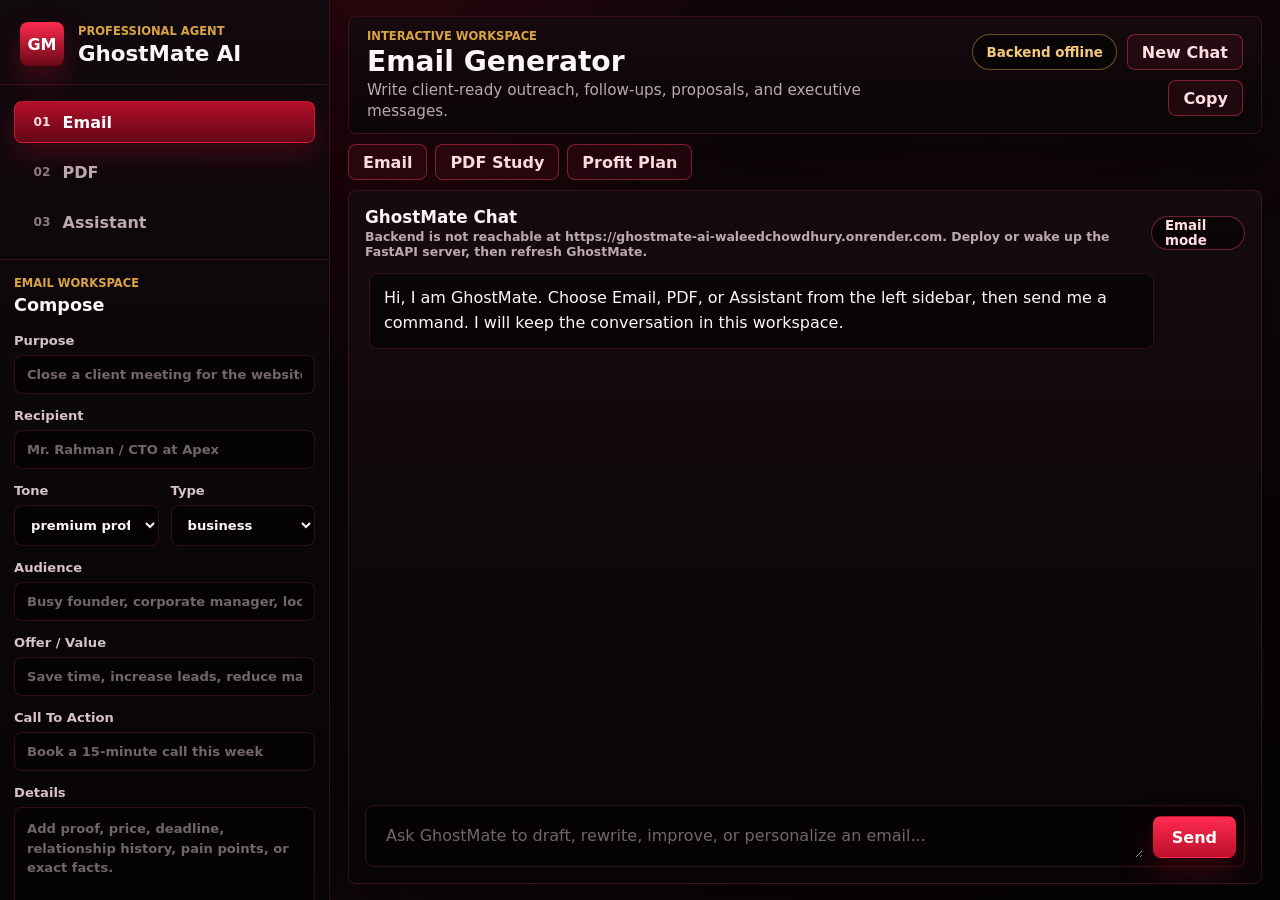
==== commit 9b948b9e: "Expand chat workspace area" ====
--- a/frontend/index.html
+++ b/frontend/index.html
@@ -189,9 +189,9 @@
       </header>
 
       <section class="quick-command-row" aria-label="Quick commands">
-        <button class="command-chip btn" data-panel="emailPanel" data-message="Write a persuasive follow-up email for a potential client.">Email draft</button>
-        <button class="command-chip btn" data-panel="pdfPanel" data-message="Summarize this PDF and create exam questions.">PDF study mode</button>
-        <button class="command-chip btn" data-panel="assistantPanel" data-message="Create a step-by-step plan to turn this AI agent into a paid service.">Profit plan</button>
+        <button class="command-chip btn" data-panel="emailPanel" data-message="Write a persuasive follow-up email for a potential client.">Email</button>
+        <button class="command-chip btn" data-panel="pdfPanel" data-message="Summarize this PDF and create exam questions.">PDF Study</button>
+        <button class="command-chip btn" data-panel="assistantPanel" data-message="Create a step-by-step plan to turn this AI agent into a paid service.">Profit Plan</button>
       </section>
 
       <section class="chat-surface" aria-label="GhostMate conversation">
--- a/frontend/style.css
+++ b/frontend/style.css
@@ -264,17 +264,18 @@
   height: 100vh;
   display: flex;
   flex-direction: column;
-  gap: 16px;
-  padding: 20px;
+  gap: 10px;
+  padding: 16px 18px;
   overflow: hidden;
 }
 
 .topbar {
   display: flex;
-  align-items: flex-start;
+  align-items: center;
   justify-content: space-between;
-  gap: 20px;
-  padding: 18px 20px;
+  gap: 14px;
+  min-height: 96px;
+  padding: 12px 18px;
   border: 1px solid var(--line);
   border-radius: 8px;
   background: linear-gradient(180deg, rgba(21, 11, 16, 0.92), rgba(9, 5, 6, 0.92));
@@ -282,16 +283,17 @@
 }
 
 .topbar h2 {
-  margin-bottom: 7px;
-  font-size: clamp(1.6rem, 3vw, 2.45rem);
-  line-height: 1.05;
+  margin-bottom: 4px;
+  font-size: clamp(1.35rem, 2.2vw, 2rem);
+  line-height: 1;
 }
 
 .topbar p:last-child {
   max-width: 760px;
   margin-bottom: 0;
   color: var(--muted);
-  line-height: 1.55;
+  font-size: 0.95rem;
+  line-height: 1.35;
 }
 
 .topbar-actions {
@@ -303,7 +305,7 @@
 
 .status-pill,
 .current-tool {
-  min-height: 38px;
+  min-height: 34px;
   display: inline-flex;
   align-items: center;
   border: 1px solid var(--line-strong);
@@ -328,11 +330,12 @@
 .quick-command-row {
   display: flex;
   flex-wrap: wrap;
-  gap: 10px;
+  gap: 8px;
 }
 
 .command-chip,
 .ghost-action {
+  min-height: 36px;
   padding: 0 14px;
   border-color: var(--line-strong);
   background: rgba(255, 43, 80, 0.08);
@@ -366,8 +369,8 @@
   min-height: 0;
   display: flex;
   flex-direction: column;
-  gap: 14px;
-  padding: 18px;
+  gap: 10px;
+  padding: 16px;
   border: 1px solid var(--line);
   border-radius: 8px;
   background: linear-gradient(180deg, rgba(21, 11, 16, 0.96), rgba(8, 4, 6, 0.96));
@@ -379,12 +382,12 @@
   display: flex;
   align-items: center;
   justify-content: space-between;
-  gap: 16px;
+  gap: 12px;
 }
 
 .output-header h3 {
-  margin-bottom: 4px;
-  font-size: 1.16rem;
+  margin-bottom: 2px;
+  font-size: 1.05rem;
 }
 
 .model-badge {
@@ -402,7 +405,7 @@
   flex: 1;
   min-height: 0;
   overflow: auto;
-  padding: 6px;
+  padding: 4px;
 }
 
 .chat-thread {
@@ -413,7 +416,7 @@
 }
 
 .message {
-  max-width: min(860px, 88%);
+  max-width: min(980px, 90%);
   border: 1px solid var(--line);
   border-radius: 8px;
   padding: 12px 14px;
@@ -450,12 +453,12 @@
   border: 1px solid var(--line);
   border-radius: 8px;
   background: rgba(5, 3, 4, 0.86);
-  padding: 10px;
+  padding: 8px;
 }
 
 .chat-composer textarea {
-  min-height: 46px;
-  max-height: 132px;
+  min-height: 42px;
+  max-height: 110px;
   resize: vertical;
   border: 0;
   background: transparent;
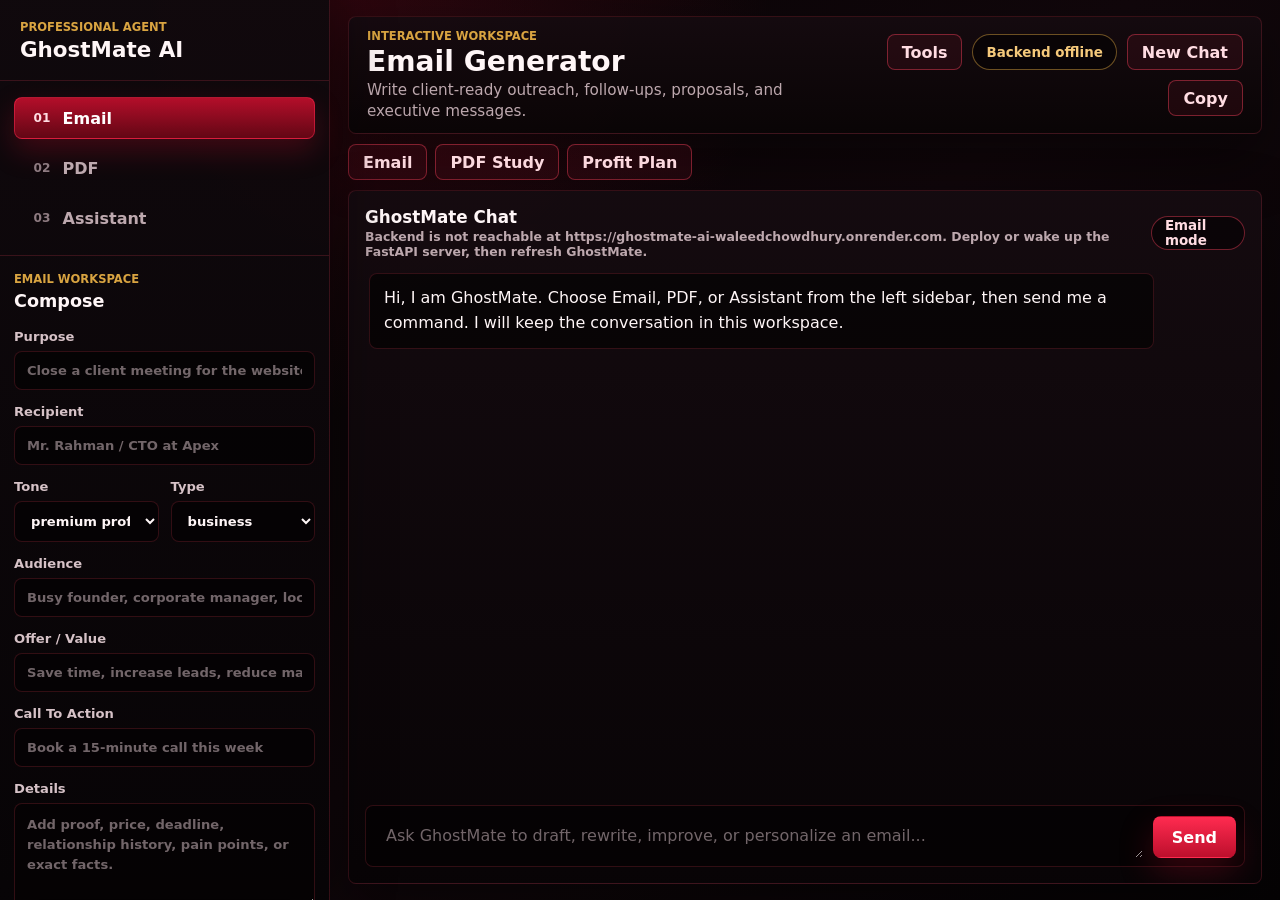
==== commit 97760e9a: "Add expandable tools menu" ====
--- a/frontend/index.html
+++ b/frontend/index.html
@@ -4,18 +4,18 @@
   <meta charset="UTF-8">
   <meta name="viewport" content="width=device-width, initial-scale=1.0">
   <title>GhostMate AI</title>
-  <link rel="stylesheet" href="bootstrap.local.css?v=20260501-4">
-  <link rel="stylesheet" href="style.css?v=20260501-4">
+  <link rel="stylesheet" href="bootstrap.local.css?v=20260501-5">
+  <link rel="stylesheet" href="style.css?v=20260501-5">
 </head>
 <body>
-  <div class="app-wrapper d-flex">
-    <aside class="app-sidebar" aria-label="GhostMate tools">
+  <div class="app-wrapper d-flex" id="appWrapper">
+    <aside class="app-sidebar" id="toolSidebar" aria-label="GhostMate tools">
       <div class="brand-lockup">
-        <div class="brand-mark">GM</div>
         <div>
           <p class="eyebrow">Professional agent</p>
           <h1>GhostMate AI</h1>
         </div>
+        <button class="sidebar-close btn" id="closeSidebar" aria-label="Close tools menu">Close</button>
       </div>
 
       <nav class="tool-nav" aria-label="Choose a GhostMate function">
@@ -174,6 +174,8 @@
       </div>
     </aside>
 
+    <button class="sidebar-backdrop" id="sidebarBackdrop" aria-label="Close tools menu"></button>
+
     <main class="main-area">
       <header class="topbar">
         <div>
@@ -182,6 +184,7 @@
           <p id="toolSubtitle">Write client-ready outreach, follow-ups, proposals, and executive messages.</p>
         </div>
         <div class="topbar-actions">
+          <button class="ghost-action btn menu-toggle" id="menuToggle" aria-controls="toolSidebar" aria-expanded="true">Tools</button>
           <span class="status-pill" id="statusPill">Checking backend...</span>
           <button class="ghost-action btn" id="clearChat">New Chat</button>
           <button class="ghost-action btn" id="copyResult">Copy</button>
@@ -213,7 +216,7 @@
     </main>
   </div>
 
-  <script src="config.js?v=20260501-4"></script>
-  <script src="script.js?v=20260501-4"></script>
+  <script src="config.js?v=20260501-5"></script>
+  <script src="script.js?v=20260501-5"></script>
 </body>
 </html>
--- a/frontend/style.css
+++ b/frontend/style.css
@@ -54,26 +54,21 @@
   border-right: 1px solid var(--line);
   background: linear-gradient(180deg, rgba(16, 9, 13, 0.98), rgba(7, 4, 6, 0.98));
   box-shadow: 18px 0 46px rgba(0, 0, 0, 0.28);
+  transition: margin-left 180ms ease, transform 180ms ease;
+  z-index: 20;
+}
+
+.app-wrapper.sidebar-collapsed .app-sidebar {
+  margin-left: -330px;
 }
 
 .brand-lockup {
   display: flex;
+  justify-content: space-between;
   gap: 14px;
   align-items: center;
-  padding: 22px 20px 18px;
+  padding: 20px;
   border-bottom: 1px solid var(--line);
-}
-
-.brand-mark {
-  width: 44px;
-  height: 44px;
-  display: grid;
-  place-items: center;
-  border-radius: 8px;
-  background: linear-gradient(180deg, var(--accent-strong), var(--accent-deep));
-  color: #fff;
-  font-weight: 900;
-  box-shadow: 0 14px 30px rgba(189, 15, 44, 0.32);
 }
 
 .eyebrow,
@@ -92,6 +87,23 @@
   line-height: 1;
 }
 
+.sidebar-close {
+  display: none;
+  min-height: 34px;
+  border: 1px solid var(--line-strong);
+  border-radius: 8px;
+  padding: 0 12px;
+  background: rgba(255, 43, 80, 0.08);
+  color: #ffdce2;
+  font: inherit;
+  font-size: 0.82rem;
+  font-weight: 850;
+}
+
+.sidebar-backdrop {
+  display: none;
+}
+
 .tool-nav {
   display: grid;
   gap: 8px;
@@ -301,6 +313,10 @@
   flex-wrap: wrap;
   justify-content: flex-end;
   gap: 10px;
+}
+
+.menu-toggle {
+  min-width: 74px;
 }
 
 .status-pill,
@@ -471,22 +487,55 @@
 
 @media (max-width: 980px) {
   body {
-    height: auto;
-    overflow: auto;
+    height: 100vh;
+    overflow: hidden;
   }
 
   .app-wrapper {
-    height: auto;
-    flex-direction: column;
+    height: 100vh;
+    flex-direction: row;
   }
 
   .app-sidebar {
-    width: 100%;
+    position: fixed;
+    inset: 0 auto 0 0;
+    width: min(88vw, 330px);
     flex-basis: auto;
-    height: auto;
-    max-height: none;
-    border-right: 0;
-    border-bottom: 1px solid var(--line);
+    height: 100vh;
+    border-right: 1px solid var(--line);
+    transform: translateX(-105%);
+    margin-left: 0;
+  }
+
+  .app-wrapper.sidebar-open .app-sidebar {
+    transform: translateX(0);
+  }
+
+  .app-wrapper.sidebar-collapsed .app-sidebar {
+    margin-left: 0;
+  }
+
+  .sidebar-close {
+    display: inline-flex;
+    align-items: center;
+    justify-content: center;
+  }
+
+  .sidebar-backdrop {
+    position: fixed;
+    inset: 0;
+    z-index: 18;
+    display: block;
+    border: 0;
+    background: rgba(0, 0, 0, 0.58);
+    opacity: 0;
+    pointer-events: none;
+    transition: opacity 180ms ease;
+  }
+
+  .app-wrapper.sidebar-open .sidebar-backdrop {
+    opacity: 1;
+    pointer-events: auto;
   }
 
   .tool-nav {
@@ -494,12 +543,48 @@
   }
 
   .main-area {
-    height: auto;
-    min-height: 720px;
+    width: 100%;
+    height: 100vh;
+    min-height: 0;
+    padding: 10px;
+    gap: 8px;
   }
 
   .topbar {
-    flex-direction: column;
+    align-items: flex-start;
+    min-height: 0;
+    padding: 10px;
+    gap: 8px;
+  }
+
+  .topbar h2 {
+    font-size: 1.25rem;
+  }
+
+  .topbar p:last-child {
+    display: none;
+  }
+
+  .topbar-actions {
+    width: 100%;
+    justify-content: flex-start;
+    gap: 8px;
+  }
+
+  .quick-command-row {
+    display: none;
+  }
+
+  .chat-surface {
+    padding: 10px;
+  }
+
+  .output-header {
+    align-items: flex-start;
+  }
+
+  .current-tool {
+    display: none;
   }
 }
 
@@ -512,7 +597,36 @@
   }
 
   .main-area {
-    padding: 12px;
+    padding: 8px;
+  }
+
+  .topbar .eyebrow {
+    display: none;
+  }
+
+  .status-pill,
+  .ghost-action,
+  .current-tool {
+    min-height: 34px;
+    padding: 0 10px;
+    font-size: 0.78rem;
+  }
+
+  .output-header h3 {
+    font-size: 1rem;
+  }
+
+  .model-badge {
+    font-size: 0.72rem;
+  }
+
+  .chat-composer {
+    gap: 8px;
+  }
+
+  .chat-composer textarea {
+    min-height: 40px;
+    padding: 8px;
   }
 
   .message {
